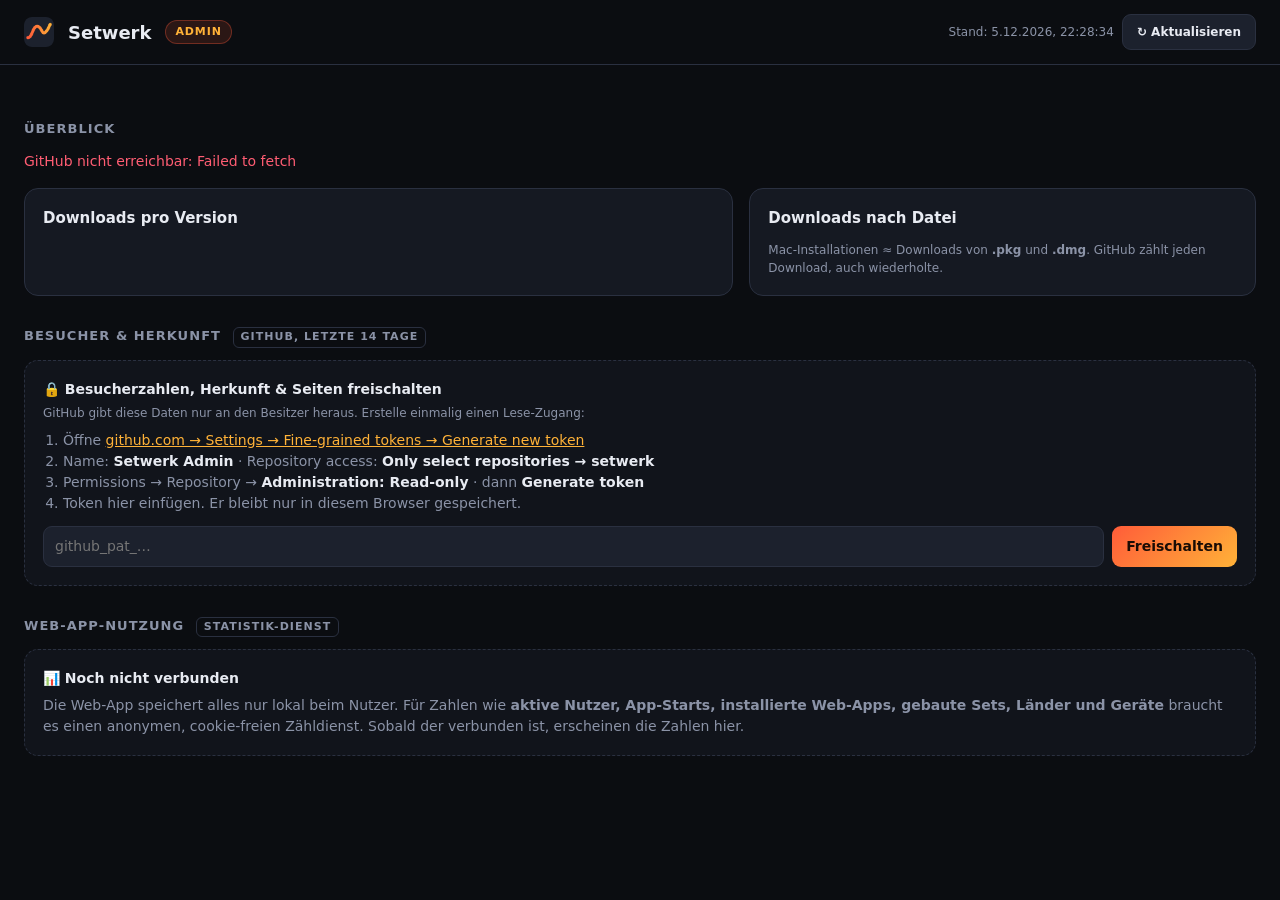
==== admin/index.html @ bf21a262 "Website als Hauptseite, Web-App unter /app, Admin-Panel unter /admin Co-Authored-By: Claude Opus 5.5" ====
<!doctype html>
<html lang="de">
<head>
<meta charset="utf-8">
<meta name="viewport" content="width=device-width,initial-scale=1">
<meta name="robots" content="noindex,nofollow">
<title>Setwerk Admin</title>
<link rel="icon" type="image/png" href="../icons/icon-192.png">
<style>
:root{--bg:#0b0d11;--panel:#151922;--panel2:#1c212d;--line:#2a3040;--text:#e8ebf2;--muted:#8b93a7;--accent:#ff5c39;--accent2:#ffb238;--good:#3ddc97;--mid:#ffc857;--bad:#ff5d73;--blue:#5aa9ff}
*{box-sizing:border-box}
body{margin:0;background:var(--bg);color:var(--text);font:14px/1.5 -apple-system,system-ui,"Segoe UI",Roboto,sans-serif}
header{display:flex;align-items:center;gap:14px;padding:14px 24px;border-bottom:1px solid var(--line);background:#0b0d11;position:sticky;top:0;z-index:5;flex-wrap:wrap}
header img{width:30px;height:30px;border-radius:8px}header b{font-size:18px}.pill{font-size:11px;font-weight:800;letter-spacing:.08em;background:#ff5c3922;color:var(--accent2);border:1px solid #ff5c3955;border-radius:999px;padding:3px 9px}
header .r{margin-left:auto;display:flex;gap:8px;align-items:center;color:var(--muted);font-size:12px}
main{max-width:1280px;margin:0 auto;padding:24px}
h2{font-size:13px;text-transform:uppercase;letter-spacing:.08em;color:var(--muted);margin:30px 0 12px}
.kpis{display:grid;grid-template-columns:repeat(auto-fit,minmax(170px,1fr));gap:12px}
.kpi{background:var(--panel);border:1px solid var(--line);border-radius:14px;padding:16px 18px}
.kpi .v{font-size:32px;font-weight:850;letter-spacing:-.02em;line-height:1.1}.kpi .l{color:var(--muted);font-size:12.5px;margin-top:4px}.kpi .s{font-size:12px;margin-top:6px;color:var(--muted)}
.kpi.hl{background:linear-gradient(135deg,#ff5c3922,#ffb23812);border-color:#ff5c3966}
.grid{display:grid;grid-template-columns:1.4fr 1fr;gap:16px}
.card{background:var(--panel);border:1px solid var(--line);border-radius:14px;padding:18px}
.card h3{margin:0 0 12px;font-size:15px}
table{width:100%;border-collapse:collapse}th,td{text-align:left;padding:8px 6px;border-bottom:1px solid var(--line);font-size:13px}th{color:var(--muted);font-weight:700;font-size:11px;text-transform:uppercase;letter-spacing:.06em}td.n{text-align:right;font-variant-numeric:tabular-nums;font-weight:700}
.bar{height:8px;background:var(--line);border-radius:4px;overflow:hidden;min-width:60px}.bar i{display:block;height:100%;background:linear-gradient(90deg,var(--accent),var(--accent2))}
.btn{background:var(--panel2);border:1px solid var(--line);padding:8px 14px;border-radius:9px;cursor:pointer;font-weight:700;color:var(--text);font:inherit;font-weight:700}
.btn.pri{background:linear-gradient(135deg,var(--accent),var(--accent2));border:0;color:#1a0c05}
input{background:var(--panel2);border:1px solid var(--line);border-radius:9px;padding:9px 11px;color:var(--text);font:inherit;min-width:0}
.muted{color:var(--muted)}.small{font-size:12px}
.lock{border:1px dashed var(--line);border-radius:14px;padding:18px;background:#151922aa}
.lock ol{margin:8px 0 12px;padding-left:20px;color:var(--muted)}.lock ol b{color:var(--text)}
svg text{fill:#8b93a7;font-size:10px}
.err{color:var(--bad)}
.tag{display:inline-block;border:1px solid var(--line);border-radius:6px;padding:1px 7px;font-size:11px;font-weight:700;margin-left:6px}
@media(max-width:900px){.grid{grid-template-columns:1fr}main{padding:16px}}
</style>
</head>
<body>
<header>
  <img src="../icons/icon-192.png" alt=""><b>Setwerk</b><span class="pill">ADMIN</span>
  <div class="r"><span id="upd">lädt …</span><button class="btn" id="reload">↻ Aktualisieren</button></div>
</header>
<main>
  <h2>Überblick</h2>
  <div class="kpis" id="kpis"></div>

  <div class="grid" style="margin-top:16px">
    <div class="card"><h3>Downloads pro Version</h3><div id="relChart"></div><div id="relTable" style="margin-top:12px"></div></div>
    <div class="card"><h3>Downloads nach Datei</h3><div id="assetTable"></div>
      <div class="small muted" style="margin-top:10px">Mac-Installationen ≈ Downloads von <b>.pkg</b> und <b>.dmg</b>. GitHub zählt jeden Download, auch wiederholte.</div></div>
  </div>

  <h2>Besucher & Herkunft <span class="tag">GitHub, letzte 14 Tage</span></h2>
  <div id="traffic"></div>

  <h2>Web-App-Nutzung <span class="tag">Statistik-Dienst</span></h2>
  <div id="web"></div>
</main>

<script>
const REPO='zthsydnhbt-hub/setwerk',API='https://api.github.com/repos/'+REPO;
const $=s=>document.querySelector(s);
const esc=s=>String(s??'').replace(/[&<>"']/g,c=>({'&':'&amp;','<':'&lt;','>':'&gt;','"':'&quot;',"'":'&#39;'}[c]));
const fmt=n=>Number(n||0).toLocaleString('de-DE');
const LS='setwerk.admin.token';
const getToken=()=>{try{return localStorage.getItem(LS)||''}catch(_){return''}};
async function gh(path,auth){
  const h={Accept:'application/vnd.github+json'};const t=getToken();if(auth&&t)h.Authorization='Bearer '+t;
  const r=await fetch(API+path,{headers:h});if(!r.ok)throw new Error(r.status+' '+(await r.text()).slice(0,120));return r.json();
}
function kpi(v,l,s,hl){return`<div class="kpi ${hl?'hl':''}"><div class="v">${v}</div><div class="l">${l}</div>${s?`<div class="s">${s}</div>`:''}</div>`}
function bars(items,h=150){ // [{label,value}]
  const max=Math.max(1,...items.map(i=>i.value)),W=Math.max(320,items.length*56),bw=Math.min(40,W/items.length-14);
  return`<svg viewBox="0 0 ${W} ${h+30}" style="width:100%;height:${h+30}px">${items.map((it,i)=>{const x=i*(W/items.length)+(W/items.length-bw)/2,bh=Math.max(2,it.value/max*(h-18));
    return`<rect x="${x}" y="${h-bh}" width="${bw}" height="${bh}" rx="5" fill="url(#gg)"/><text x="${x+bw/2}" y="${h-bh-5}" text-anchor="middle" style="fill:#e8ebf2;font-weight:700;font-size:11px">${fmt(it.value)}</text><text x="${x+bw/2}" y="${h+16}" text-anchor="middle">${esc(it.label)}</text>`}).join('')}
    <defs><linearGradient id="gg" x1="0" y1="1" x2="0" y2="0"><stop offset="0" stop-color="#ff5c39"/><stop offset="1" stop-color="#ffb238"/></linearGradient></defs></svg>`;
}
function line(days,keyA,keyB){ // daily views: [{timestamp,count,uniques}]
  const W=700,H=170,P=28,n=days.length;if(!n)return'<div class="muted">Noch keine Daten.</div>';
  const max=Math.max(1,...days.map(d=>d[keyA])),x=i=>P+(n>1?i/(n-1):.5)*(W-2*P),y=v=>H-P-v/max*(H-2*P);
  const path=k=>days.map((d,i)=>`${i?'L':'M'}${x(i).toFixed(1)},${y(d[k]).toFixed(1)}`).join('');
  return`<svg viewBox="0 0 ${W} ${H}" style="width:100%;height:${H}px"><path d="${path(keyA)}" fill="none" stroke="#ff5c39" stroke-width="2.5"/><path d="${path(keyB)}" fill="none" stroke="#5aa9ff" stroke-width="2" stroke-dasharray="4 4"/>
    ${days.map((d,i)=>i%2?'':`<text x="${x(i)}" y="${H-8}" text-anchor="middle">${new Date(d.timestamp).toLocaleDateString('de-DE',{day:'2-digit',month:'2-digit'})}</text>`).join('')}
    <text x="${P}" y="14">max ${fmt(max)}</text></svg><div class="small"><span style="color:#ff5c39">━ Aufrufe</span> &nbsp; <span style="color:#5aa9ff">┅ Eindeutige Besucher</span></div>`;
}

async function loadPublic(){
  const [repo,rels]=await Promise.all([gh(''),gh('/releases?per_page=100')]);
  const assets=rels.flatMap(r=>r.assets.map(a=>({rel:r.tag_name,name:a.name,dl:a.download_count,date:r.published_at})));
  const total=assets.reduce((a,x)=>a+x.dl,0),mac=assets.filter(a=>/\.(pkg|dmg)$/i.test(a.name)).reduce((a,x)=>a+x.dl,0);
  const latest=rels[0],latestDl=latest?latest.assets.reduce((a,x)=>a+x.download_count,0):0;
  $('#kpis').innerHTML=kpi(fmt(mac),'Mac-Downloads gesamt','≈ Installationen der Mac-App',true)+
    kpi(fmt(latestDl),'Downloads aktuelle Version',latest?esc(latest.tag_name)+' · seit '+new Date(latest.published_at).toLocaleDateString('de-DE'):'')+
    kpi(fmt(repo.stargazers_count),'⭐ Sterne auf GitHub')+kpi(fmt(repo.subscribers_count),'👀 Beobachter','bekommen Release-Benachrichtigungen')+
    kpi(fmt(repo.forks_count),'Forks')+kpi(fmt(rels.length),'Veröffentlichte Versionen')+
    `<div id="kpiTraffic" style="display:contents"></div>`;
  const perRel=rels.slice().reverse().map(r=>({label:r.tag_name,value:r.assets.reduce((a,x)=>a+x.download_count,0)}));
  $('#relChart').innerHTML=bars(perRel);
  $('#relTable').innerHTML=`<table><tr><th>Version</th><th>Datum</th><th style="text-align:right">Downloads</th></tr>${rels.map(r=>`<tr><td><a href="${r.html_url}" target="_blank" style="color:var(--accent2)">${esc(r.name||r.tag_name)}</a></td><td>${new Date(r.published_at).toLocaleDateString('de-DE')}</td><td class="n">${fmt(r.assets.reduce((a,x)=>a+x.download_count,0))}</td></tr>`).join('')}</table>`;
  const byName={};assets.forEach(a=>{const k=a.name.replace(/-\d+\.\d+\.\d+/,'');byName[k]=(byName[k]||0)+a.dl});
  const maxA=Math.max(1,...Object.values(byName));
  $('#assetTable').innerHTML=`<table><tr><th>Datei</th><th></th><th style="text-align:right">Downloads</th></tr>${Object.entries(byName).sort((a,b)=>b[1]-a[1]).map(([k,v])=>`<tr><td>${esc(k)}</td><td style="width:40%"><div class="bar"><i style="width:${v/maxA*100}%"></i></div></td><td class="n">${fmt(v)}</td></tr>`).join('')}</table>`;
}

async function loadTraffic(){
  const box=$('#traffic');
  if(!getToken()){box.innerHTML=lockHtml();return}
  try{
    const [views,clones,refs,paths]=await Promise.all([gh('/traffic/views',1),gh('/traffic/clones',1),gh('/traffic/popular/referrers',1),gh('/traffic/popular/paths',1)]);
    $('#kpiTraffic').innerHTML=kpi(fmt(views.count),'GitHub-Seitenaufrufe (14 T.)',fmt(views.uniques)+' eindeutige Besucher')+kpi(fmt(clones.uniques),'Code-Kopien (14 T.)',fmt(clones.count)+' Klone');
    const maxR=Math.max(1,...refs.map(r=>r.count));
    box.innerHTML=`<div class="grid"><div class="card"><h3>Besucher pro Tag</h3>${line(views.views,'count','uniques')}</div>
      <div class="card"><h3>Woher kommen die Besucher?</h3>${refs.length?`<table><tr><th>Quelle</th><th></th><th style="text-align:right">Aufrufe</th><th style="text-align:right">Personen</th></tr>${refs.map(r=>`<tr><td>${esc(r.referrer)}</td><td style="width:30%"><div class="bar"><i style="width:${r.count/maxR*100}%"></i></div></td><td class="n">${fmt(r.count)}</td><td class="n">${fmt(r.uniques)}</td></tr>`).join('')}</table>`:'<div class="muted">Noch keine externen Quellen.</div>'}</div></div>
      <div class="card" style="margin-top:16px"><h3>Meistbesuchte GitHub-Seiten</h3>${paths.length?`<table><tr><th>Seite</th><th style="text-align:right">Aufrufe</th><th style="text-align:right">Personen</th></tr>${paths.map(p=>`<tr><td>${esc(p.path.replace('/'+REPO,'')||'/')} <span class="muted small">${esc(p.title)}</span></td><td class="n">${fmt(p.count)}</td><td class="n">${fmt(p.uniques)}</td></tr>`).join('')}</table>`:'<div class="muted">Noch keine Daten.</div>'}
      <div class="row small muted" style="margin-top:10px">Zugang ist nur in diesem Browser gespeichert. <button class="btn" id="logout" style="padding:4px 10px;font-size:12px">Zugang entfernen</button></div></div>`;
  }catch(e){box.innerHTML=lockHtml(`Zugang funktioniert nicht (${esc(e.message)}). Bitte prüfen.`)}
}
function lockHtml(err){return`<div class="lock"><b>🔒 Besucherzahlen, Herkunft & Seiten freischalten</b>
  <div class="muted small" style="margin-top:4px">GitHub gibt diese Daten nur an den Besitzer heraus. Erstelle einmalig einen Lese-Zugang:</div>
  <ol><li>Öffne <a href="https://github.com/settings/personal-access-tokens/new" target="_blank" style="color:var(--accent2)">github.com → Settings → Fine-grained tokens → Generate new token</a></li>
  <li>Name: <b>Setwerk Admin</b> · Repository access: <b>Only select repositories → setwerk</b></li>
  <li>Permissions → Repository → <b>Administration: Read-only</b> · dann <b>Generate token</b></li>
  <li>Token hier einfügen. Er bleibt nur in diesem Browser gespeichert.</li></ol>
  <div style="display:flex;gap:8px;flex-wrap:wrap"><input type="password" id="tok" placeholder="github_pat_…" style="flex:1;min-width:240px"><button class="btn pri" id="saveTok">Freischalten</button></div>
  ${err?`<div class="err small" style="margin-top:8px">${err}</div>`:''}</div>`}

/* Web-App usage: filled once an analytics service is connected (see SETWERK_ANALYTICS in config.js) */
function loadWeb(){
  const cfg=window.SETWERK_ANALYTICS;
  if(cfg&&cfg.dashboard){$('#web').innerHTML=`<div class="card"><h3>Web-App & installierte Apps</h3><p class="muted">Anonyme Nutzungsstatistik (ohne Cookies, ohne persönliche Daten): Besuche, App-Starts, gebaute Sets, Plattformen, Länder.</p><a class="btn pri" href="${esc(cfg.dashboard)}" target="_blank" style="text-decoration:none;display:inline-block">Statistik-Dashboard öffnen →</a></div>`;return}
  $('#web').innerHTML=`<div class="lock"><b>📊 Noch nicht verbunden</b><div class="muted" style="margin-top:6px">Die Web-App speichert alles nur lokal beim Nutzer. Für Zahlen wie <b>aktive Nutzer, App-Starts, installierte Web-Apps, gebaute Sets, Länder und Geräte</b> braucht es einen anonymen, cookie-freien Zähldienst. Sobald der verbunden ist, erscheinen die Zahlen hier.</div></div>`;
}

async function loadAll(){
  $('#upd').textContent='lädt …';
  try{await loadPublic()}catch(e){$('#kpis').innerHTML=`<div class="err">GitHub nicht erreichbar: ${esc(e.message)}</div>`}
  await loadTraffic();loadWeb();
  $('#upd').textContent='Stand: '+new Date().toLocaleString('de-DE');
}
document.addEventListener('click',e=>{
  if(e.target.id==='reload')loadAll();
  if(e.target.id==='saveTok'){const v=$('#tok').value.trim();if(!v)return;try{localStorage.setItem(LS,v)}catch(_){};loadAll()}
  if(e.target.id==='logout'){try{localStorage.removeItem(LS)}catch(_){};loadAll()}
});
loadAll();
</script>
<script src="../config.js" onerror="void 0"></script>
</body>
</html>
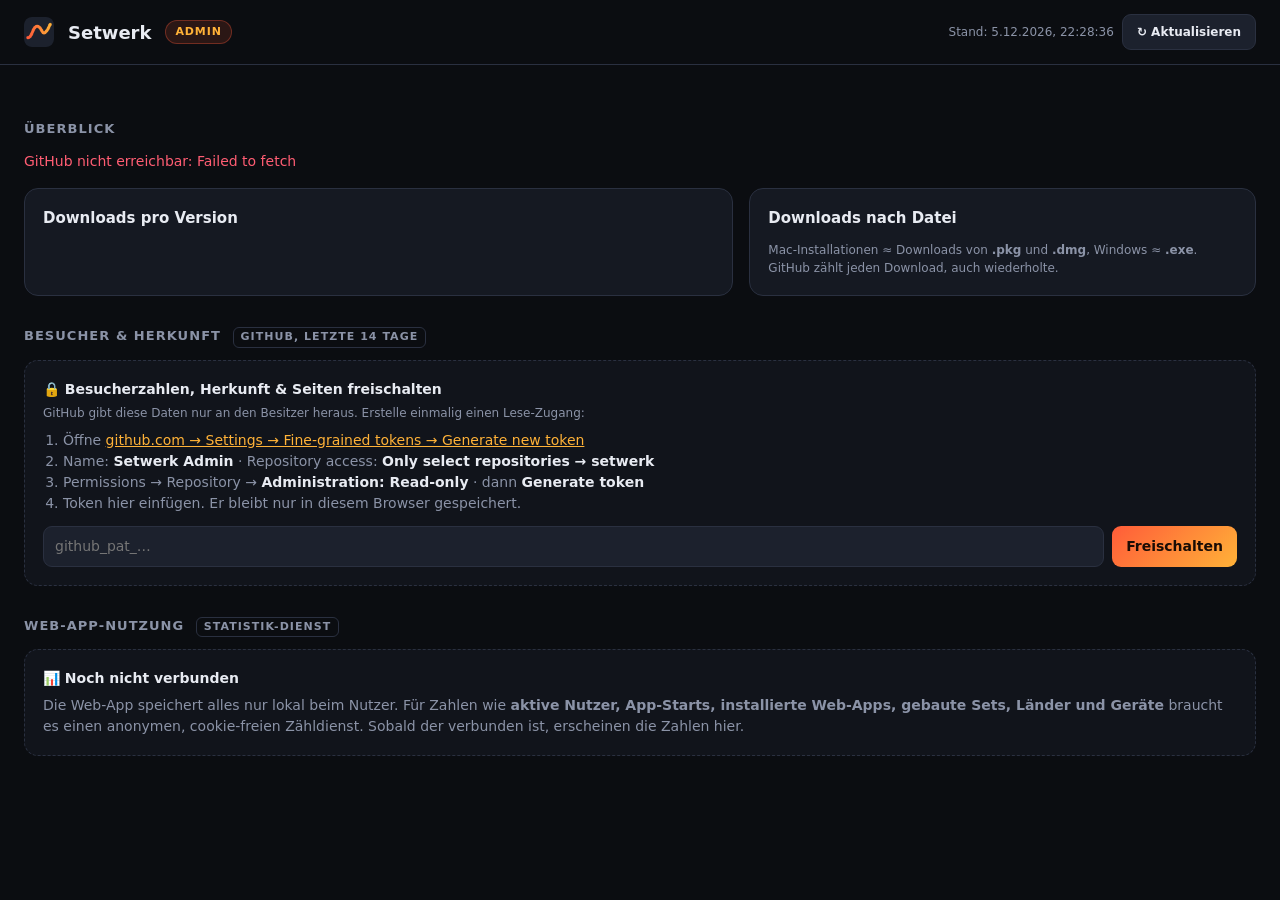
==== commit 503478b7: "Admin-Panel: Downloads nach Typ, Windows-Zähler; Setwerk-Admin-Mac-App Co-Authored-By: Claude Opus 5" ====
--- a/admin/index.html
+++ b/admin/index.html
@@ -48,7 +48,7 @@
   <div class="grid" style="margin-top:16px">
     <div class="card"><h3>Downloads pro Version</h3><div id="relChart"></div><div id="relTable" style="margin-top:12px"></div></div>
     <div class="card"><h3>Downloads nach Datei</h3><div id="assetTable"></div>
-      <div class="small muted" style="margin-top:10px">Mac-Installationen ≈ Downloads von <b>.pkg</b> und <b>.dmg</b>. GitHub zählt jeden Download, auch wiederholte.</div></div>
+      <div class="small muted" style="margin-top:10px">Mac-Installationen ≈ Downloads von <b>.pkg</b> und <b>.dmg</b>, Windows ≈ <b>.exe</b>. GitHub zählt jeden Download, auch wiederholte.</div></div>
   </div>
 
   <h2>Besucher & Herkunft <span class="tag">GitHub, letzte 14 Tage</span></h2>
@@ -88,19 +88,20 @@
 async function loadPublic(){
   const [repo,rels]=await Promise.all([gh(''),gh('/releases?per_page=100')]);
   const assets=rels.flatMap(r=>r.assets.map(a=>({rel:r.tag_name,name:a.name,dl:a.download_count,date:r.published_at})));
-  const total=assets.reduce((a,x)=>a+x.dl,0),mac=assets.filter(a=>/\.(pkg|dmg)$/i.test(a.name)).reduce((a,x)=>a+x.dl,0);
+  const total=assets.reduce((a,x)=>a+x.dl,0),mac=assets.filter(a=>/\.(pkg|dmg)$/i.test(a.name)).reduce((a,x)=>a+x.dl,0),win=assets.filter(a=>/\.(exe|msi)$/i.test(a.name)).reduce((a,x)=>a+x.dl,0);
   const latest=rels[0],latestDl=latest?latest.assets.reduce((a,x)=>a+x.download_count,0):0;
   $('#kpis').innerHTML=kpi(fmt(mac),'Mac-Downloads gesamt','≈ Installationen der Mac-App',true)+
-    kpi(fmt(latestDl),'Downloads aktuelle Version',latest?esc(latest.tag_name)+' · seit '+new Date(latest.published_at).toLocaleDateString('de-DE'):'')+
+    kpi(fmt(win),'Windows-Downloads','≈ Installationen unter Windows')+kpi(fmt(latestDl),'Downloads aktuelle Version',latest?esc(latest.tag_name)+' · seit '+new Date(latest.published_at).toLocaleDateString('de-DE'):'')+
     kpi(fmt(repo.stargazers_count),'⭐ Sterne auf GitHub')+kpi(fmt(repo.subscribers_count),'👀 Beobachter','bekommen Release-Benachrichtigungen')+
     kpi(fmt(repo.forks_count),'Forks')+kpi(fmt(rels.length),'Veröffentlichte Versionen')+
     `<div id="kpiTraffic" style="display:contents"></div>`;
   const perRel=rels.slice().reverse().map(r=>({label:r.tag_name,value:r.assets.reduce((a,x)=>a+x.download_count,0)}));
   $('#relChart').innerHTML=bars(perRel);
   $('#relTable').innerHTML=`<table><tr><th>Version</th><th>Datum</th><th style="text-align:right">Downloads</th></tr>${rels.map(r=>`<tr><td><a href="${r.html_url}" target="_blank" style="color:var(--accent2)">${esc(r.name||r.tag_name)}</a></td><td>${new Date(r.published_at).toLocaleDateString('de-DE')}</td><td class="n">${fmt(r.assets.reduce((a,x)=>a+x.download_count,0))}</td></tr>`).join('')}</table>`;
-  const byName={};assets.forEach(a=>{const k=a.name.replace(/-\d+\.\d+\.\d+/,'');byName[k]=(byName[k]||0)+a.dl});
+  const kind=n=>/\.pkg$/i.test(n)?'🍎 Mac-Installer (.pkg)':/\.dmg$/i.test(n)?'🍎 Mac Disk-Image (.dmg)':/\.(exe|msi)$/i.test(n)?'🪟 Windows-Installer (.exe)':n;
+  const byName={};assets.forEach(a=>{const k=kind(a.name);byName[k]=(byName[k]||0)+a.dl});
   const maxA=Math.max(1,...Object.values(byName));
-  $('#assetTable').innerHTML=`<table><tr><th>Datei</th><th></th><th style="text-align:right">Downloads</th></tr>${Object.entries(byName).sort((a,b)=>b[1]-a[1]).map(([k,v])=>`<tr><td>${esc(k)}</td><td style="width:40%"><div class="bar"><i style="width:${v/maxA*100}%"></i></div></td><td class="n">${fmt(v)}</td></tr>`).join('')}</table>`;
+  $('#assetTable').innerHTML=`<table><tr><th>Typ</th><th></th><th style="text-align:right">Downloads</th></tr>${Object.entries(byName).sort((a,b)=>b[1]-a[1]).map(([k,v])=>`<tr><td>${esc(k)}</td><td style="width:40%"><div class="bar"><i style="width:${v/maxA*100}%"></i></div></td><td class="n">${fmt(v)}</td></tr>`).join('')}</table>`;
 }
 
 async function loadTraffic(){
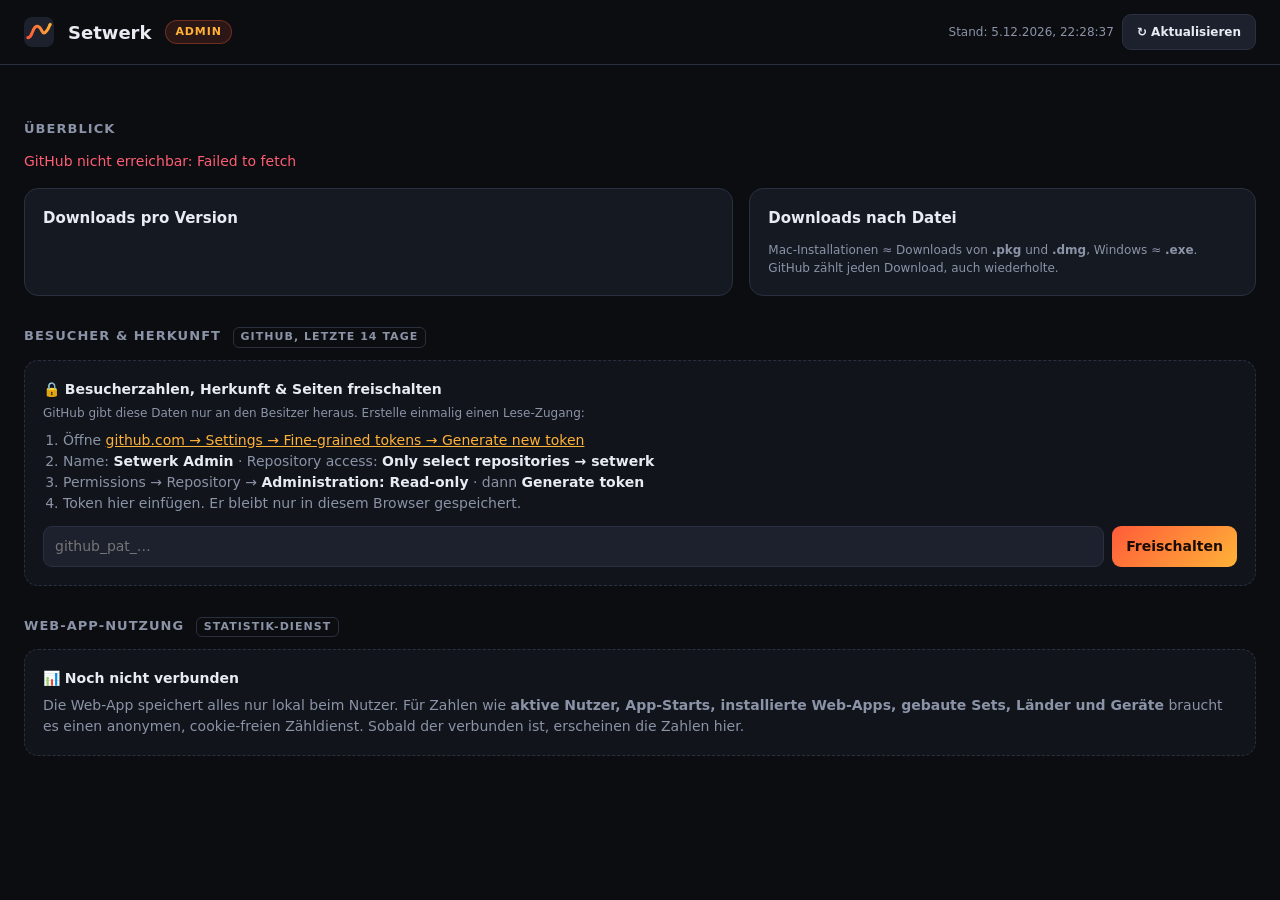
==== commit 7a0336b5: "Admin: Besucherzahlen automatisch über die GitHub-Anmeldung des Macs Co-Authored-By: Claude Opus 5.5" ====
--- a/admin/index.html
+++ b/admin/index.html
@@ -65,7 +65,10 @@
 const fmt=n=>Number(n||0).toLocaleString('de-DE');
 const LS='setwerk.admin.token';
 const getToken=()=>{try{return localStorage.getItem(LS)||''}catch(_){return''}};
+// In der Mac-App „Setwerk Admin“ holt die App selbst die Daten über die GitHub-Anmeldung des Macs.
+const native=()=>!!(window.webkit&&window.webkit.messageHandlers&&window.webkit.messageHandlers.gh);
 async function gh(path,auth){
+  if(auth&&native()){const r=await window.webkit.messageHandlers.gh.postMessage(path);return JSON.parse(r)}
   const h={Accept:'application/vnd.github+json'};const t=getToken();if(auth&&t)h.Authorization='Bearer '+t;
   const r=await fetch(API+path,{headers:h});if(!r.ok)throw new Error(r.status+' '+(await r.text()).slice(0,120));return r.json();
 }
@@ -106,7 +109,7 @@
 
 async function loadTraffic(){
   const box=$('#traffic');
-  if(!getToken()){box.innerHTML=lockHtml();return}
+  if(!getToken()&&!native()){box.innerHTML=lockHtml();return}
   try{
     const [views,clones,refs,paths]=await Promise.all([gh('/traffic/views',1),gh('/traffic/clones',1),gh('/traffic/popular/referrers',1),gh('/traffic/popular/paths',1)]);
     $('#kpiTraffic').innerHTML=kpi(fmt(views.count),'GitHub-Seitenaufrufe (14 T.)',fmt(views.uniques)+' eindeutige Besucher')+kpi(fmt(clones.uniques),'Code-Kopien (14 T.)',fmt(clones.count)+' Klone');
@@ -114,8 +117,8 @@
     box.innerHTML=`<div class="grid"><div class="card"><h3>Besucher pro Tag</h3>${line(views.views,'count','uniques')}</div>
       <div class="card"><h3>Woher kommen die Besucher?</h3>${refs.length?`<table><tr><th>Quelle</th><th></th><th style="text-align:right">Aufrufe</th><th style="text-align:right">Personen</th></tr>${refs.map(r=>`<tr><td>${esc(r.referrer)}</td><td style="width:30%"><div class="bar"><i style="width:${r.count/maxR*100}%"></i></div></td><td class="n">${fmt(r.count)}</td><td class="n">${fmt(r.uniques)}</td></tr>`).join('')}</table>`:'<div class="muted">Noch keine externen Quellen.</div>'}</div></div>
       <div class="card" style="margin-top:16px"><h3>Meistbesuchte GitHub-Seiten</h3>${paths.length?`<table><tr><th>Seite</th><th style="text-align:right">Aufrufe</th><th style="text-align:right">Personen</th></tr>${paths.map(p=>`<tr><td>${esc(p.path.replace('/'+REPO,'')||'/')} <span class="muted small">${esc(p.title)}</span></td><td class="n">${fmt(p.count)}</td><td class="n">${fmt(p.uniques)}</td></tr>`).join('')}</table>`:'<div class="muted">Noch keine Daten.</div>'}
-      <div class="row small muted" style="margin-top:10px">Zugang ist nur in diesem Browser gespeichert. <button class="btn" id="logout" style="padding:4px 10px;font-size:12px">Zugang entfernen</button></div></div>`;
-  }catch(e){box.innerHTML=lockHtml(`Zugang funktioniert nicht (${esc(e.message)}). Bitte prüfen.`)}
+      <div class="small muted" style="margin-top:10px">${native()?'✓ Automatisch verbunden über die GitHub-Anmeldung dieses Macs.':'Zugang ist nur in diesem Browser gespeichert. <button class="btn" id="logout" style="padding:4px 10px;font-size:12px">Zugang entfernen</button>'}</div></div>`;
+  }catch(e){const m=esc(e.message||e);box.innerHTML=native()?`<div class="lock"><b>⚠️ Besucherzahlen nicht abrufbar</b><div class="muted small" style="margin-top:6px">${m}. Ist auf diesem Mac jemand bei GitHub angemeldet (Terminal: <code>gh auth status</code>)?</div></div>`:lockHtml(`Zugang funktioniert nicht (${m}). Bitte prüfen.`)}
 }
 function lockHtml(err){return`<div class="lock"><b>🔒 Besucherzahlen, Herkunft & Seiten freischalten</b>
   <div class="muted small" style="margin-top:4px">GitHub gibt diese Daten nur an den Besitzer heraus. Erstelle einmalig einen Lese-Zugang:</div>
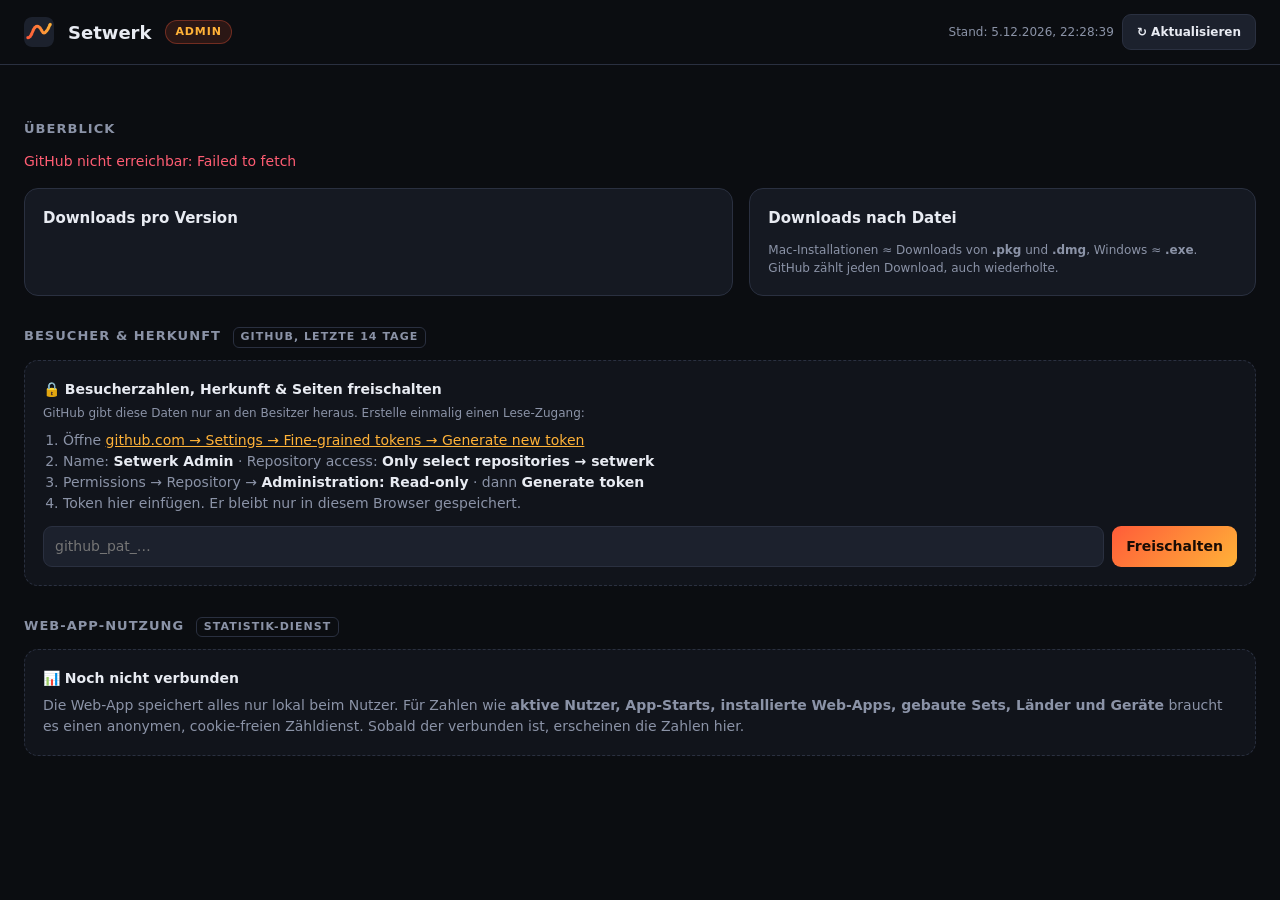
==== commit 67062f47: "Umzug auf setwerk-app.github.io, Update-Hinweise, Neuigkeiten-Fenster, Newsletter-Vorbereitung, Wind" ====
--- a/admin/index.html
+++ b/admin/index.html
@@ -59,7 +59,7 @@
 </main>
 
 <script>
-const REPO='zthsydnhbt-hub/setwerk',API='https://api.github.com/repos/'+REPO;
+const REPO='setwerk-app/setwerk-app.github.io',API='https://api.github.com/repos/'+REPO;
 const $=s=>document.querySelector(s);
 const esc=s=>String(s??'').replace(/[&<>"']/g,c=>({'&':'&amp;','<':'&lt;','>':'&gt;','"':'&quot;',"'":'&#39;'}[c]));
 const fmt=n=>Number(n||0).toLocaleString('de-DE');
